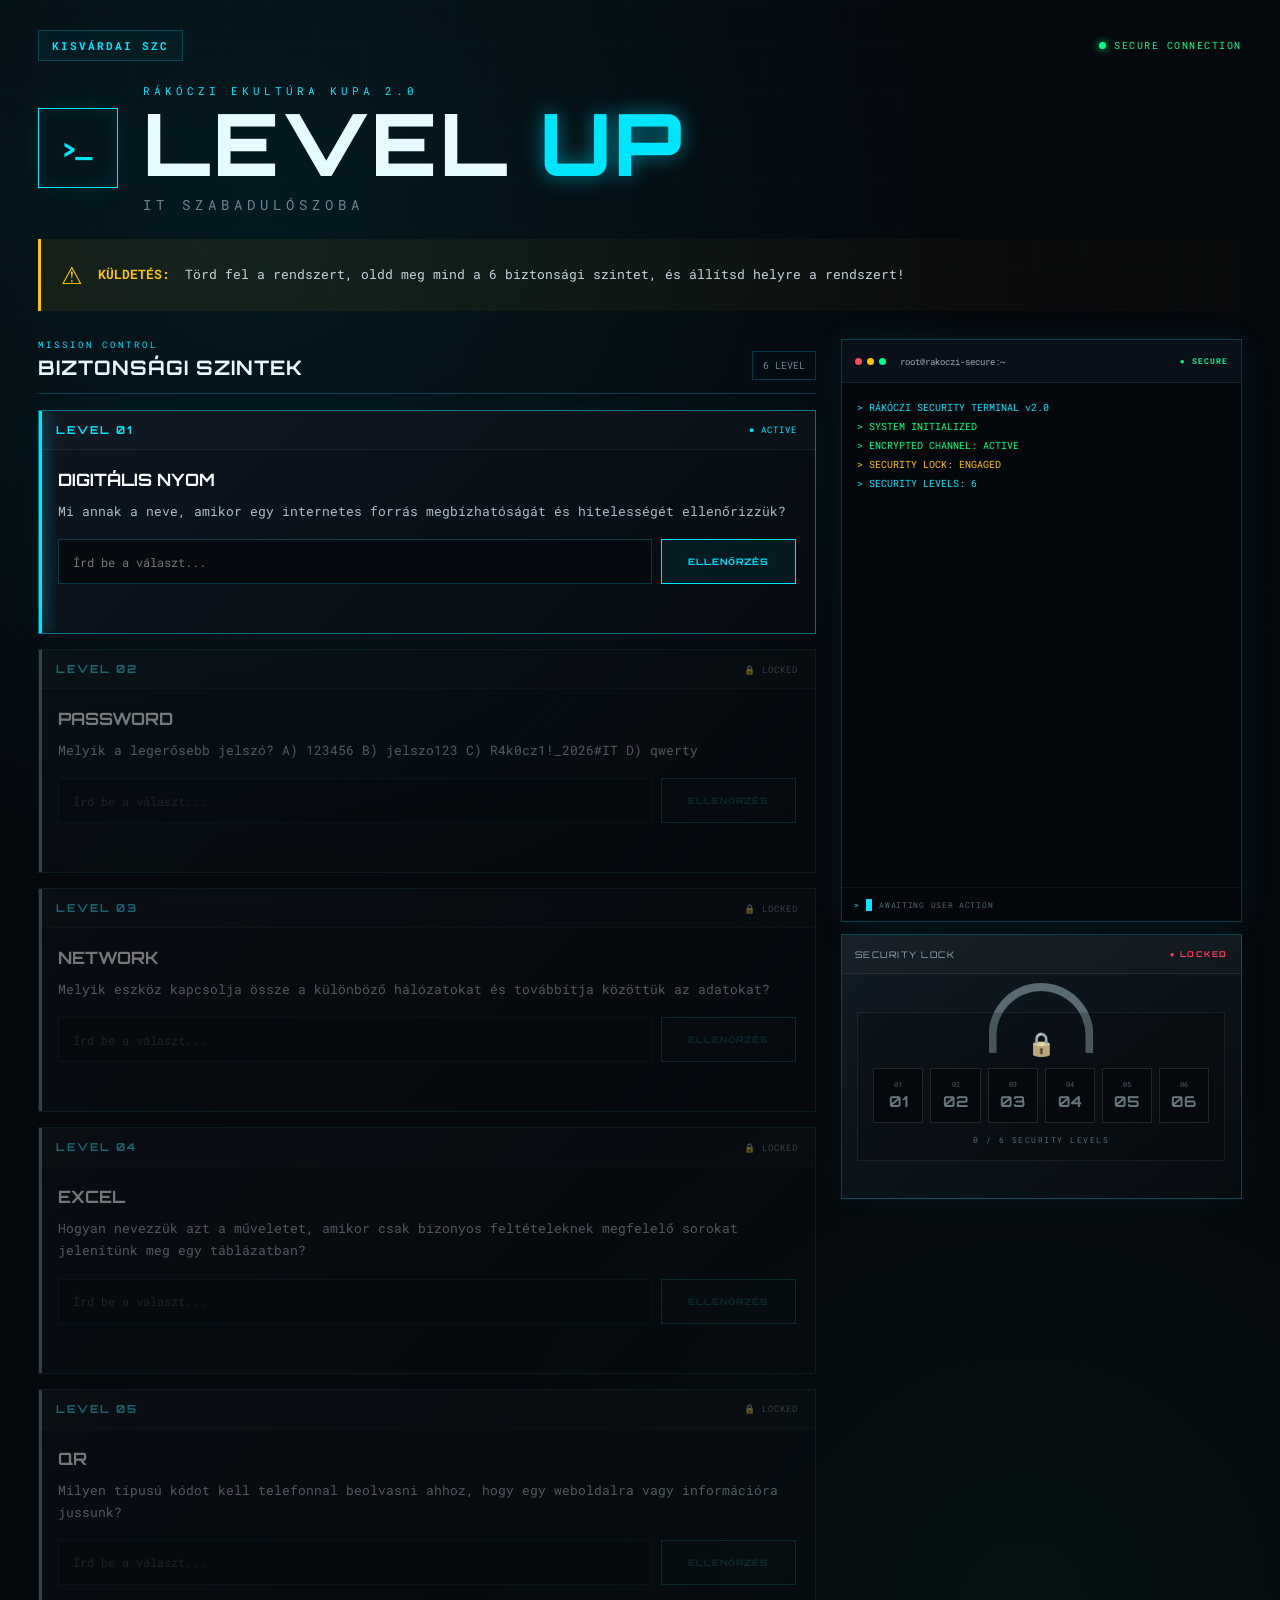
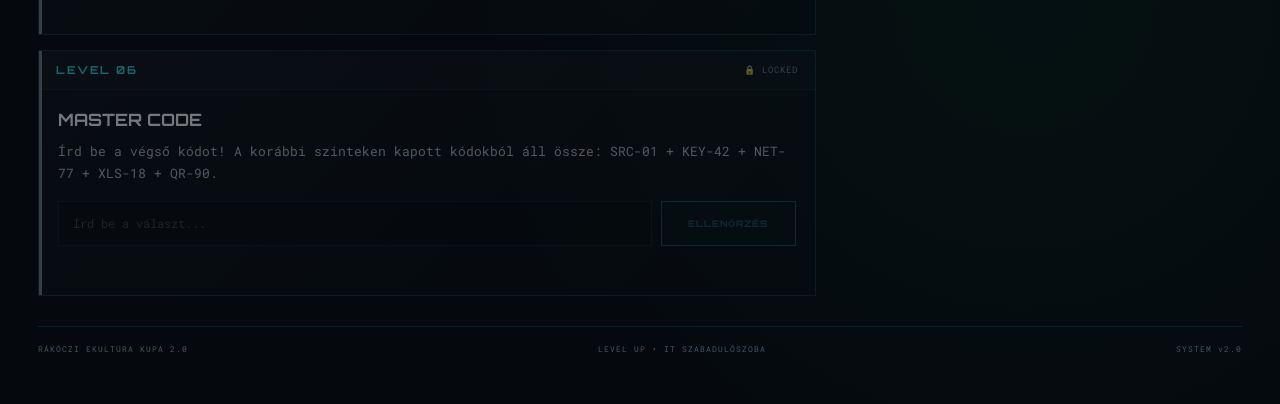
==== index.html @ 6073953e "Add files via upload" ====
<!DOCTYPE html>
<html lang="hu">

<head>
    <meta charset="UTF-8">

    <meta
        name="viewport"
        content="width=device-width, initial-scale=1.0"
    >

    <meta
        name="description"
        content="Rákóczi Ekultúra Kupa 2.0 – LEVEL UP IT szabadulószoba"
    >

    <title>
        Rákóczi Ekultúra Kupa 2.0 – LEVEL UP
    </title>

    <!-- GOOGLE FONT -->
    <link
        rel="preconnect"
        href="https://fonts.googleapis.com"
    >

    <link
        rel="preconnect"
        href="https://fonts.gstatic.com"
        crossorigin
    >

    <link
        href="https://fonts.googleapis.com/css2?family=Orbitron:wght@400;500;600;700;800&family=Roboto+Mono:wght@400;500;600;700&display=swap"
        rel="stylesheet"
    >

    <!-- SAJÁT CSS -->
    <link
        rel="stylesheet"
        href="style.css"
    >
</head>


<body>


    <!-- =====================================================
         HÁTTÉR / DEKORÁCIÓ
         ===================================================== -->

    <div class="background-grid"></div>

    <div class="scanline"></div>


    <!-- =====================================================
         FŐ TARTALOM
         ===================================================== -->

    <main class="page">


        <!-- =================================================
             FEJLÉC
             ================================================= -->

        <header class="hero">

            <div class="hero-top">

                <div class="school-tag">
                    KISVÁRDAI SZC
                </div>

                <div class="security-status">
                    <span class="status-dot"></span>
                    SECURE CONNECTION
                </div>

            </div>


            <div class="hero-content">

                <div class="hero-icon">
                    &gt;_
                </div>

                <div>

                    <div class="eyebrow">
                        RÁKÓCZI EKULTÚRA KUPA 2.0
                    </div>

                    <h1>
                        LEVEL <span>UP</span>
                    </h1>

                    <p class="hero-subtitle">
                        IT SZABADULÓSZOBA
                    </p>

                </div>

            </div>


            <div class="mission-box">

                <div class="mission-icon">
                    ⚠
                </div>

                <div>

                    <strong>
                        KÜLDETÉS:
                    </strong>

                    <span>
                        Törd fel a rendszert, oldd meg mind a 6 biztonsági szintet,
                        és állítsd helyre a rendszert!
                    </span>

                </div>

            </div>

        </header>



        <!-- =================================================
             KÉT HASÁB
             ================================================= -->

        <div class="game-layout">


            <!-- =================================================
                 BAL OLDAL – FELADATOK
                 ================================================= -->

            <section class="tasks-area">


                <div class="section-heading">

                    <div>

                        <span class="section-label">
                            MISSION CONTROL
                        </span>

                        <h2>
                            BIZTONSÁGI SZINTEK
                        </h2>

                    </div>

                    <div class="level-counter">
                        6 LEVEL
                    </div>

                </div>



                <!-- =============================================
                     FELADATOK HELYE
                     A JavaScript ide generálja a 6 szintet.
                     ============================================= -->

                <div
                    id="levels"
                    class="levels-container"
                ></div>


            </section>



            <!-- =================================================
                 JOBB OLDAL – TERMINÁL + LAKAT
                 ================================================= -->

            <aside class="security-console">


                <!-- =============================================
                     TERMINÁL
                     ============================================= -->

                <div class="terminal-panel">


                    <div class="terminal-header">

                        <div class="dots">

                            <i></i>
                            <i></i>
                            <i></i>

                        </div>


                        <span class="terminal-title">
                            root@rakoczi-secure:~
                        </span>


                        <strong class="terminal-secure">
                            ● SECURE
                        </strong>

                    </div>



                    <!-- TERMINÁL TARTALMA -->

                    <div
                        class="terminal"
                        id="terminal"
                    ></div>



                    <!-- TERMINÁL ALSÓ SÁV -->

                    <div class="terminal-footer">

                        <span class="terminal-prompt">
                            &gt;
                        </span>

                        <span class="cursor"></span>

                        <span>
                            AWAITING USER ACTION
                        </span>

                    </div>


                </div>



                <!-- =============================================
                     DIGITÁLIS LAKAT
                     ============================================= -->

                <div class="lock-console">


                    <!-- LAKAT FEJLÉC -->

                    <div class="lock-console-header">

                        <span>
                            SECURITY LOCK
                        </span>

                        <strong id="lockStatus">
                            ● LOCKED
                        </strong>

                    </div>



                    <!-- LAKAT TEST -->

                    <div class="lock-console-body">


                        <!-- LAKAT KENGYEL -->

                        <div class="lock-shackle"></div>



                        <div class="lock">


                            <!-- LAKAT IKON -->

                            <div
                                class="lock-icon"
                                id="lockIcon"
                            >
                                🔒
                            </div>



                            <!-- HAT DIGIT -->

                            <div class="digits">


                                <div
                                    class="digit"
                                    id="digit1"
                                >
                                    <span>01</span>
                                    <b>01</b>
                                </div>


                                <div
                                    class="digit"
                                    id="digit2"
                                >
                                    <span>02</span>
                                    <b>02</b>
                                </div>


                                <div
                                    class="digit"
                                    id="digit3"
                                >
                                    <span>03</span>
                                    <b>03</b>
                                </div>


                                <div
                                    class="digit"
                                    id="digit4"
                                >
                                    <span>04</span>
                                    <b>04</b>
                                </div>


                                <div
                                    class="digit"
                                    id="digit5"
                                >
                                    <span>05</span>
                                    <b>05</b>
                                </div>


                                <div
                                    class="digit"
                                    id="digit6"
                                >
                                    <span>06</span>
                                    <b>06</b>
                                </div>


                            </div>



                            <!-- ÁLLAPOT -->

                            <div
                                class="lock-message"
                                id="lockMessage"
                            >
                                0 / 6 SECURITY LEVELS
                            </div>


                        </div>

                    </div>

                </div>


            </aside>

        </div>



        <!-- =================================================
             ALSÓ INFORMÁCIÓS SÁV
             ================================================= -->

        <footer class="page-footer">

            <div>
                RÁKÓCZI EKULTÚRA KUPA 2.0
            </div>

            <div>
                LEVEL UP • IT SZABADULÓSZOBA
            </div>

            <div>
                SYSTEM v2.0
            </div>

        </footer>


    </main>



    <!-- =====================================================
         SIKER MODAL
         ===================================================== -->

    <div
        id="successModal"
        class="success-modal"
    >

        <div class="success-box">


            <div class="success-icon">
                ✓
            </div>


            <div class="success-label">
                SECURITY BREACH COMPLETE
            </div>


            <h2>
                LEVEL UP
                <span>COMPLETE!</span>
            </h2>


            <p>
                Gratulálunk!
                Sikeresen teljesítetted mind a 6 biztonsági szintet.
            </p>


            <div class="success-code">
                SYSTEM RESTORED
            </div>


            <div class="success-divider"></div>


            <button
                type="button"
                onclick="closeSuccessModal()"
            >
                VISSZA A PÁLYÁRA
            </button>


        </div>

    </div>



    <!-- =====================================================
         JAVASCRIPT
         ===================================================== -->

    <script src="script.js"></script>


</body>

</html>
---- style.css ----
/* =========================================================
   RÁKÓCZI EKULTÚRA KUPA 2.0 – LEVEL UP
   IT SZABADULÓSZOBA
   ========================================================= */


/* =========================================================
   ALAP
   ========================================================= */

* {
    margin: 0;
    padding: 0;
    box-sizing: border-box;
}


:root {

    --bg: #05080d;

    --panel: #0a1018;

    --panel-light: #0d1620;

    --border: rgba(0, 220, 255, 0.22);

    --cyan: #00e5ff;

    --cyan-dark: #008ca3;

    --green: #00ff88;

    --red: #ff3b5c;

    --yellow: #ffc400;

    --text: #e7faff;

    --muted: #718493;

    --shadow:
        0 0 30px rgba(0, 229, 255, 0.08);
}


html {
    scroll-behavior: smooth;
}


body {

    min-height: 100vh;

    background:
        radial-gradient(
            circle at 20% 10%,
            rgba(0, 229, 255, 0.08),
            transparent 35%
        ),
        radial-gradient(
            circle at 80% 80%,
            rgba(0, 255, 136, 0.04),
            transparent 30%
        ),
        var(--bg);

    color: var(--text);

    font-family:
        "Roboto Mono",
        monospace;

    overflow-x: hidden;
}


/* =========================================================
   HÁTTÉR RÁCS
   ========================================================= */

.background-grid {

    position: fixed;

    inset: 0;

    pointer-events: none;

    opacity: 0.16;

    background-image:

        linear-gradient(
            rgba(0, 229, 255, 0.12) 1px,
            transparent 1px
        ),

        linear-gradient(
            90deg,
            rgba(0, 229, 255, 0.12) 1px,
            transparent 1px
        );

    background-size: 45px 45px;

    mask-image:
        linear-gradient(
            to bottom,
            black,
            transparent 90%
        );

    z-index: -2;
}


/* =========================================================
   SCANLINE
   ========================================================= */

.scanline {

    position: fixed;

    inset: 0;

    pointer-events: none;

    background:
        linear-gradient(
            transparent 50%,
            rgba(0, 229, 255, 0.015) 50%
        );

    background-size: 100% 4px;

    z-index: 100;

    opacity: 0.35;
}


/* =========================================================
   OLDAL
   ========================================================= */

.page {

    width: min(1500px, 94%);

    margin: 0 auto;

    padding: 30px 0 50px;
}


/* =========================================================
   HERO
   ========================================================= */

.hero {

    margin-bottom: 28px;
}


.hero-top {

    display: flex;

    justify-content: space-between;

    align-items: center;

    margin-bottom: 22px;
}


.school-tag {

    padding: 7px 13px;

    border: 1px solid var(--border);

    background: rgba(0, 229, 255, 0.04);

    color: var(--cyan);

    font-size: 11px;

    letter-spacing: 2px;

    font-weight: 700;
}


.security-status {

    display: flex;

    align-items: center;

    gap: 8px;

    color: var(--green);

    font-size: 10px;

    letter-spacing: 1.5px;
}


.status-dot {

    width: 7px;

    height: 7px;

    background: var(--green);

    border-radius: 50%;

    box-shadow:
        0 0 8px var(--green);

    animation: pulse 1.6s infinite;
}


@keyframes pulse {

    0%,
    100% {
        opacity: 1;
    }

    50% {
        opacity: 0.35;
    }
}


.hero-content {

    display: flex;

    align-items: center;

    gap: 25px;
}


.hero-icon {

    width: 80px;

    height: 80px;

    display: flex;

    align-items: center;

    justify-content: center;

    border: 1px solid var(--cyan);

    color: var(--cyan);

    font-family: "Orbitron", sans-serif;

    font-size: 24px;

    font-weight: 700;

    box-shadow:
        inset 0 0 20px rgba(0, 229, 255, 0.08),
        0 0 25px rgba(0, 229, 255, 0.08);
}


.eyebrow {

    color: var(--cyan);

    font-size: 11px;

    letter-spacing: 4px;

    margin-bottom: 5px;
}


h1 {

    font-family: "Orbitron", sans-serif;

    font-size: clamp(42px, 7vw, 86px);

    line-height: 0.95;

    letter-spacing: 3px;

    font-weight: 800;
}


h1 span {

    color: var(--cyan);

    text-shadow:
        0 0 20px rgba(0, 229, 255, 0.5);
}


.hero-subtitle {

    margin-top: 10px;

    color: var(--muted);

    font-size: 14px;

    letter-spacing: 5px;
}


/* =========================================================
   MISSION
   ========================================================= */

.mission-box {

    display: flex;

    align-items: center;

    gap: 15px;

    margin-top: 25px;

    padding: 17px 20px;

    border-left: 3px solid var(--yellow);

    background:
        linear-gradient(
            90deg,
            rgba(255, 196, 0, 0.07),
            rgba(255, 196, 0, 0.015)
        );

    color: #c8d4dc;

    font-size: 13px;

    line-height: 1.6;
}


.mission-icon {

    color: var(--yellow);

    font-size: 24px;

    flex-shrink: 0;
}


.mission-box strong {

    color: var(--yellow);

    margin-right: 7px;
}


/* =========================================================
   FŐ KÉT HASÁB
   ========================================================= */

.game-layout {

    display: grid;

    grid-template-columns:
        minmax(0, 1.55fr)
        minmax(370px, 0.8fr);

    gap: 25px;

    align-items: start;
}


/* =========================================================
   BAL OLDAL
   ========================================================= */

.tasks-area {

    min-width: 0;
}


.section-heading {

    display: flex;

    justify-content: space-between;

    align-items: end;

    margin-bottom: 16px;

    padding-bottom: 13px;

    border-bottom: 1px solid var(--border);
}


.section-label {

    display: block;

    color: var(--cyan);

    font-size: 9px;

    letter-spacing: 3px;

    margin-bottom: 5px;
}


.section-heading h2 {

    font-family: "Orbitron", sans-serif;

    font-size: 20px;

    letter-spacing: 1px;
}


.level-counter {

    color: var(--muted);

    font-size: 10px;

    border: 1px solid var(--border);

    padding: 7px 10px;
}


/* =========================================================
   FELADATOK
   ========================================================= */

.levels-container {

    display: flex;

    flex-direction: column;

    gap: 15px;
}


.level-card {

    position: relative;

    overflow: hidden;

    border: 1px solid rgba(0, 229, 255, 0.18);

    background:
        linear-gradient(
            135deg,
            rgba(13, 22, 32, 0.96),
            rgba(7, 12, 18, 0.96)
        );

    transition:
        border-color 0.3s,
        box-shadow 0.3s,
        opacity 0.3s,
        transform 0.3s;
}


.level-card::before {

    content: "";

    position: absolute;

    top: 0;

    left: 0;

    width: 3px;

    height: 100%;

    background: var(--muted);

    transition: 0.3s;
}


.level-card.active {

    border-color:
        rgba(0, 229, 255, 0.45);

    box-shadow:
        0 0 25px rgba(0, 229, 255, 0.05);
}


.level-card.active::before {

    background: var(--cyan);

    box-shadow:
        0 0 15px var(--cyan);
}


.level-card.locked {

    opacity: 0.45;

    filter: grayscale(0.3);
}


.level-card.done {

    border-color:
        rgba(0, 255, 136, 0.4);

    box-shadow:
        0 0 25px rgba(0, 255, 136, 0.05);
}


.level-card.done::before {

    background: var(--green);

    box-shadow:
        0 0 15px var(--green);
}


.level-card.wrong {

    animation: shake 0.35s;

    border-color: var(--red);
}


@keyframes shake {

    0%,
    100% {
        transform: translateX(0);
    }

    25% {
        transform: translateX(-6px);
    }

    75% {
        transform: translateX(6px);
    }
}


/* =========================================================
   FELADAT FEJLÉC
   ========================================================= */

.level-header {

    display: flex;

    justify-content: space-between;

    align-items: center;

    padding: 12px 17px;

    border-bottom:
        1px solid rgba(255, 255, 255, 0.05);

    background:
        rgba(255, 255, 255, 0.015);
}


.level-number {

    color: var(--cyan);

    font-family: "Orbitron", sans-serif;

    font-size: 11px;

    letter-spacing: 2px;

    font-weight: 700;
}


.level-status {

    color: var(--muted);

    font-size: 9px;

    letter-spacing: 1px;
}


.level-card.active .level-status {

    color: var(--cyan);
}


.level-card.done .level-status {

    color: var(--green);
}


/* =========================================================
   FELADAT TARTALOM
   ========================================================= */

.level-content {

    padding: 19px;
}


.level-content h2 {

    font-family: "Orbitron", sans-serif;

    font-size: 17px;

    color: #ffffff;

    margin-bottom: 10px;
}


.level-content p {

    color: #aebdc7;

    font-size: 13px;

    line-height: 1.7;

    margin-bottom: 17px;
}


/* =========================================================
   VÁLASZ
   ========================================================= */

.answer-area {

    display: flex;

    gap: 9px;
}


.answer-area input {

    flex: 1;

    min-width: 0;

    height: 45px;

    padding: 0 14px;

    border: 1px solid
        rgba(0, 229, 255, 0.22);

    outline: none;

    background: #050a0f;

    color: var(--text);

    font-family: "Roboto Mono", monospace;

    font-size: 12px;

    transition: 0.25s;
}


.answer-area input:focus {

    border-color: var(--cyan);

    box-shadow:
        0 0 15px rgba(0, 229, 255, 0.1);
}


.answer-area input:disabled {

    opacity: 0.5;

    cursor: not-allowed;
}


.answer-area button {

    min-width: 135px;

    border: 1px solid var(--cyan);

    background:
        rgba(0, 229, 255, 0.06);

    color: var(--cyan);

    font-family: "Orbitron", sans-serif;

    font-size: 9px;

    font-weight: 700;

    letter-spacing: 1px;

    cursor: pointer;

    transition: 0.25s;
}


.answer-area button:hover:not(:disabled) {

    background: var(--cyan);

    color: #001014;

    box-shadow:
        0 0 20px rgba(0, 229, 255, 0.25);
}


.answer-area button:disabled {

    opacity: 0.35;

    cursor: not-allowed;
}


/* =========================================================
   VISSZAJELZÉS
   ========================================================= */

.feedback {

    min-height: 20px;

    margin-top: 10px;

    font-size: 10px;

    letter-spacing: 0.5px;
}


.feedback.success {

    color: var(--green);

    text-shadow:
        0 0 8px rgba(0, 255, 136, 0.4);
}


.feedback.error {

    color: var(--red);

    text-shadow:
        0 0 8px rgba(255, 59, 92, 0.35);
}


/* =========================================================
   JOBB OLDALI KONZOL
   ========================================================= */

.security-console {

    position: sticky;

    top: 20px;

    height: calc(100vh - 40px);

    min-height: 650px;

    display: flex;

    flex-direction: column;

    gap: 12px;
}


/* =========================================================
   TERMINÁL
   ========================================================= */

.terminal-panel {

    flex: 1;

    min-height: 0;

    display: flex;

    flex-direction: column;

    overflow: hidden;

    border:
        1px solid rgba(0, 229, 255, 0.25);

    background:
        #03070b;

    box-shadow:
        var(--shadow);
}


.terminal-header {

    height: 43px;

    flex-shrink: 0;

    display: flex;

    align-items: center;

    gap: 10px;

    padding: 0 13px;

    border-bottom:
        1px solid rgba(255, 255, 255, 0.07);

    background:
        #091019;

    font-size: 9px;
}


.dots {

    display: flex;

    gap: 5px;

    margin-right: 4px;
}


.dots i {

    width: 7px;

    height: 7px;

    border-radius: 50%;

    background: #4c5a63;
}


.dots i:first-child {
    background: #ff4b5c;
}


.dots i:nth-child(2) {
    background: #ffc400;
}


.dots i:nth-child(3) {
    background: #00ff88;
}


.terminal-title {

    color: #9eabb3;

    flex: 1;
}


.terminal-secure {

    color: var(--green);

    font-size: 8px;

    letter-spacing: 1px;
}


/* =========================================================
   TERMINÁL TARTALMA
   ========================================================= */

.terminal {

    flex: 1;

    min-height: 0;

    overflow-y: auto;

    padding: 15px;

    color: #91aab5;

    font-size: 10px;

    line-height: 1.9;
}


.terminal::-webkit-scrollbar {

    width: 4px;
}


.terminal::-webkit-scrollbar-thumb {

    background: #16404a;
}


.terminal-line {

    animation:
        terminalAppear 0.25s ease-out;
}


@keyframes terminalAppear {

    from {
        opacity: 0;
        transform: translateX(-5px);
    }

    to {
        opacity: 1;
        transform: translateX(0);
    }
}


.terminal-line.success {

    color: var(--green);
}


.terminal-line.error {

    color: var(--red);
}


.terminal-line.warning {

    color: var(--yellow);
}


.terminal-line.system {

    color: var(--cyan);
}


/* =========================================================
   TERMINÁL FOOTER
   ========================================================= */

.terminal-footer {

    height: 34px;

    flex-shrink: 0;

    display: flex;

    align-items: center;

    gap: 7px;

    padding: 0 12px;

    border-top:
        1px solid rgba(255, 255, 255, 0.05);

    color: #52646d;

    font-size: 8px;

    letter-spacing: 0.7px;
}


.terminal-prompt {

    color: var(--cyan);
}


.cursor {

    width: 6px;

    height: 12px;

    background: var(--cyan);

    animation: cursorBlink 1s infinite;
}


@keyframes cursorBlink {

    0%,
    50% {
        opacity: 1;
    }

    51%,
    100% {
        opacity: 0;
    }
}


/* =========================================================
   DIGITÁLIS LAKAT
   ========================================================= */

.lock-console {

    position: relative;

    flex-shrink: 0;

    height: 265px;

    overflow: hidden;

    border:
        1px solid rgba(0, 229, 255, 0.25);

    background:
        linear-gradient(
            145deg,
            #111b23,
            #070c11
        );

    box-shadow:
        0 0 30px rgba(0, 229, 255, 0.05);

    transition: 0.5s;
}


.lock-console-header {

    height: 39px;

    display: flex;

    justify-content: space-between;

    align-items: center;

    padding: 0 13px;

    border-bottom:
        1px solid rgba(255, 255, 255, 0.07);

    background:
        rgba(255, 255, 255, 0.025);

    font-family: "Orbitron", sans-serif;

    font-size: 9px;

    letter-spacing: 1.5px;
}


.lock-console-header span {

    color: #9baab3;
}


.lock-console-header strong {

    color: var(--red);

    font-size: 8px;
}


.lock-console.unlocked {

    border-color:
        rgba(0, 255, 136, 0.5);

    box-shadow:
        0 0 35px rgba(0, 255, 136, 0.12);
}


.lock-console.unlocked
.lock-console-header strong {

    color: var(--green);
}


/* =========================================================
   LAKAT TEST
   ========================================================= */

.lock-console-body {

    position: relative;

    height: calc(100% - 39px);

    display: flex;

    align-items: center;

    justify-content: center;
}


.lock {

    position: relative;

    z-index: 2;

    width: 92%;

    padding: 15px;

    border:
        1px solid rgba(255, 255, 255, 0.07);

    background:
        rgba(0, 0, 0, 0.2);
}


/* =========================================================
   KENGYEL
   ========================================================= */

.lock-shackle {

    position: absolute;

    width: 105px;

    height: 70px;

    top: 9px;

    left: 50%;

    transform:
        translateX(-50%)
        rotate(0deg);

    border:
        8px solid #596a73;

    border-bottom: none;

    border-radius:
        60px 60px 0 0;

    z-index: 1;

    transition:
        transform 0.8s ease,
        border-color 0.5s,
        filter 0.5s;
}


.lock-console.unlocked
.lock-shackle {

    transform:
        translateX(-50%)
        translateY(-25px)
        rotate(-18deg);

    border-color: var(--green);

    filter:
        drop-shadow(
            0 0 10px rgba(0, 255, 136, 0.5)
        );
}


/* =========================================================
   LAKAT IKON
   ========================================================= */

.lock-icon {

    position: relative;

    text-align: center;

    margin-bottom: 10px;

    font-size: 23px;

    filter:
        grayscale(0.7);

    transition: 0.5s;
}


.lock-console.unlocked
.lock-icon {

    filter:
        grayscale(0);

    transform: scale(1.08);
}


/* =========================================================
   DIGITEK
   ========================================================= */

.digits {

    display: grid;

    grid-template-columns:
        repeat(6, 1fr);

    gap: 7px;
}


.digit {

    position: relative;

    height: 55px;

    display: flex;

    flex-direction: column;

    justify-content: center;

    align-items: center;

    border:
        1px solid rgba(255, 255, 255, 0.12);

    background:
        #05090d;

    color: #44545c;

    transition:
        0.4s;
}


.digit span {

    font-size: 7px;

    color: #4c5b63;

    margin-bottom: 3px;
}


.digit b {

    font-family: "Orbitron", sans-serif;

    font-size: 15px;

    color: #66767e;
}


.digit.unlocked {

    border-color:
        rgba(0, 255, 136, 0.65);

    background:
        rgba(0, 255, 136, 0.06);

    color: var(--green);

    transform: translateY(-3px);

    box-shadow:
        0 0 15px rgba(0, 255, 136, 0.15);
}


.digit.unlocked span {

    color:
        rgba(0, 255, 136, 0.65);
}


.digit.unlocked b {

    color: var(--green);

    text-shadow:
        0 0 10px rgba(0, 255, 136, 0.6);
}


/* =========================================================
   LAKAT ÜZENET
   ========================================================= */

.lock-message {

    margin-top: 12px;

    text-align: center;

    color: #596b74;

    font-size: 8px;

    letter-spacing: 1.5px;
}


.lock-console.unlocked
.lock-message {

    color: var(--green);

    text-shadow:
        0 0 8px rgba(0, 255, 136, 0.5);
}


/* =========================================================
   FOOTER
   ========================================================= */

.page-footer {

    display: flex;

    justify-content: space-between;

    gap: 15px;

    margin-top: 30px;

    padding-top: 17px;

    border-top:
        1px solid rgba(0, 229, 255, 0.12);

    color: #455761;

    font-size: 8px;

    letter-spacing: 1px;
}


/* =========================================================
   SIKER MODAL
   ========================================================= */

.success-modal {

    position: fixed;

    inset: 0;

    display: flex;

    align-items: center;

    justify-content: center;

    padding: 20px;

    background:
        rgba(0, 4, 7, 0.88);

    backdrop-filter:
        blur(7px);

    opacity: 0;

    visibility: hidden;

    transition:
        opacity 0.35s,
        visibility 0.35s;

    z-index: 500;
}


.success-modal.show {

    opacity: 1;

    visibility: visible;
}


.success-box {

    width: min(500px, 100%);

    padding: 40px 35px;

    text-align: center;

    border:
        1px solid rgba(0, 255, 136, 0.45);

    background:
        linear-gradient(
            145deg,
            #0d1918,
            #050b0d
        );

    box-shadow:
        0 0 60px rgba(0, 255, 136, 0.12);

    transform: scale(0.9);

    transition: transform 0.4s;
}


.success-modal.show
.success-box {

    transform: scale(1);
}


.success-icon {

    width: 70px;

    height: 70px;

    margin: 0 auto 20px;

    display: flex;

    align-items: center;

    justify-content: center;

    border:
        2px solid var(--green);

    border-radius: 50%;

    color: var(--green);

    font-size: 32px;

    box-shadow:
        0 0 30px rgba(0, 255, 136, 0.2);
}


.success-label {

    color: var(--green);

    font-size: 9px;

    letter-spacing: 3px;

    margin-bottom: 12px;
}


.success-box h2 {

    font-family: "Orbitron", sans-serif;

    font-size: 28px;

    letter-spacing: 2px;

    margin-bottom: 15px;
}


.success-box h2 span {

    color: var(--cyan);
}


.success-box p {

    color: #a9bac2;

    font-size: 12px;

    line-height: 1.7;

    margin-bottom: 20px;
}


.success-code {

    display: inline-block;

    padding: 10px 15px;

    border:
        1px solid rgba(0, 255, 136, 0.3);

    color: var(--green);

    background:
        rgba(0, 255, 136, 0.05);

    font-size: 10px;

    letter-spacing: 2px;
}


.success-divider {

    height: 1px;

    background:
        rgba(255, 255, 255, 0.08);

    margin: 25px 0;
}


.success-box button {

    height: 43px;

    padding: 0 25px;

    border:
        1px solid var(--cyan);

    background:
        rgba(0, 229, 255, 0.05);

    color: var(--cyan);

    font-family: "Orbitron", sans-serif;

    font-size: 9px;

    letter-spacing: 1px;

    cursor: pointer;

    transition: 0.25s;
}


.success-box button:hover {

    background: var(--cyan);

    color: #001014;

    box-shadow:
        0 0 25px rgba(0, 229, 255, 0.25);
}


/* =========================================================
   TABLET
   ========================================================= */

@media (max-width: 1100px) {

    .game-layout {

        grid-template-columns: 1fr;

    }


    .security-console {

        position: sticky;

        top: 15px;

        height: 650px;

        min-height: 650px;

        order: -1;

    }

}


/* =========================================================
   MOBIL
   ========================================================= */

@media (max-width: 650px) {

    .page {

        width: 94%;

        padding-top: 18px;

    }


    .hero-top {

        align-items: flex-start;

        gap: 10px;

        flex-direction: column;

    }


    .hero-content {

        gap: 14px;

    }


    .hero-icon {

        width: 55px;

        height: 55px;

        font-size: 18px;

    }


    .eyebrow {

        font-size: 8px;

        letter-spacing: 2px;

    }


    h1 {

        font-size: 40px;

    }


    .hero-subtitle {

        font-size: 10px;

        letter-spacing: 3px;

    }


    .mission-box {

        font-size: 11px;

    }


    .security-console {

        position: relative;

        top: auto;

        height: 620px;

        min-height: 620px;

    }


    .answer-area {

        flex-direction: column;

    }


    .answer-area button {

        height: 43px;

        width: 100%;

    }


    .digits {

        gap: 4px;

    }


    .digit {

        height: 48px;

    }


    .digit b {

        font-size: 11px;

    }


    .digit span {

        font-size: 6px;

    }


    .page-footer {

        flex-direction: column;

        text-align: center;

    }

}


/* =========================================================
   EXTRA SMALL
   ========================================================= */

@media (max-width: 420px) {

    .security-console {

        height: 600px;

        min-height: 600px;

    }


    .lock-console {

        height: 235px;

    }


    .lock {

        width: 96%;

        padding: 10px;

    }


    .digit {

        height: 43px;

    }


    .digit b {

        font-size: 10px;

    }


    .lock-message {

        font-size: 7px;

    }

}
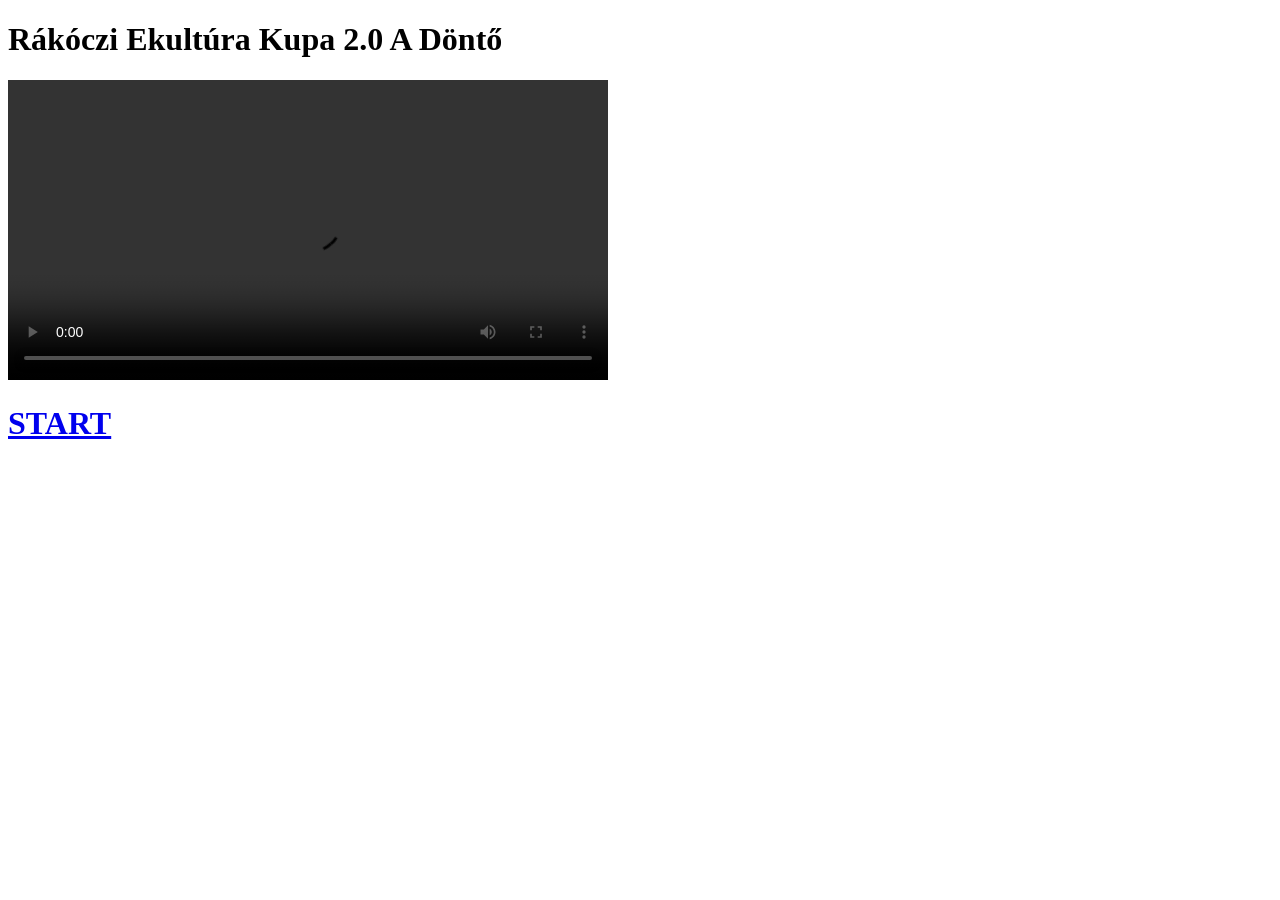
==== commit fae07614: "Add files via upload" ====
--- a/index.html
+++ b/index.html
@@ -1,478 +1,15 @@
 <!DOCTYPE html>
-<html lang="hu">
-
+<html lang="en">
 <head>
     <meta charset="UTF-8">
-
-    <meta
-        name="viewport"
-        content="width=device-width, initial-scale=1.0"
-    >
-
-    <meta
-        name="description"
-        content="Rákóczi Ekultúra Kupa 2.0 – LEVEL UP IT szabadulószoba"
-    >
-
-    <title>
-        Rákóczi Ekultúra Kupa 2.0 – LEVEL UP
-    </title>
-
-    <!-- GOOGLE FONT -->
-    <link
-        rel="preconnect"
-        href="https://fonts.googleapis.com"
-    >
-
-    <link
-        rel="preconnect"
-        href="https://fonts.gstatic.com"
-        crossorigin
-    >
-
-    <link
-        href="https://fonts.googleapis.com/css2?family=Orbitron:wght@400;500;600;700;800&family=Roboto+Mono:wght@400;500;600;700&display=swap"
-        rel="stylesheet"
-    >
-
-    <!-- SAJÁT CSS -->
-    <link
-        rel="stylesheet"
-        href="style.css"
-    >
+    <meta name="viewport" content="width=device-width, initial-scale=1.0">
+    <title>Document</title>
 </head>
-
-
 <body>
-
-
-    <!-- =====================================================
-         HÁTTÉR / DEKORÁCIÓ
-         ===================================================== -->
-
-    <div class="background-grid"></div>
-
-    <div class="scanline"></div>
-
-
-    <!-- =====================================================
-         FŐ TARTALOM
-         ===================================================== -->
-
-    <main class="page">
-
-
-        <!-- =================================================
-             FEJLÉC
-             ================================================= -->
-
-        <header class="hero">
-
-            <div class="hero-top">
-
-                <div class="school-tag">
-                    KISVÁRDAI SZC
-                </div>
-
-                <div class="security-status">
-                    <span class="status-dot"></span>
-                    SECURE CONNECTION
-                </div>
-
-            </div>
-
-
-            <div class="hero-content">
-
-                <div class="hero-icon">
-                    &gt;_
-                </div>
-
-                <div>
-
-                    <div class="eyebrow">
-                        RÁKÓCZI EKULTÚRA KUPA 2.0
-                    </div>
-
-                    <h1>
-                        LEVEL <span>UP</span>
-                    </h1>
-
-                    <p class="hero-subtitle">
-                        IT SZABADULÓSZOBA
-                    </p>
-
-                </div>
-
-            </div>
-
-
-            <div class="mission-box">
-
-                <div class="mission-icon">
-                    ⚠
-                </div>
-
-                <div>
-
-                    <strong>
-                        KÜLDETÉS:
-                    </strong>
-
-                    <span>
-                        Törd fel a rendszert, oldd meg mind a 6 biztonsági szintet,
-                        és állítsd helyre a rendszert!
-                    </span>
-
-                </div>
-
-            </div>
-
-        </header>
-
-
-
-        <!-- =================================================
-             KÉT HASÁB
-             ================================================= -->
-
-        <div class="game-layout">
-
-
-            <!-- =================================================
-                 BAL OLDAL – FELADATOK
-                 ================================================= -->
-
-            <section class="tasks-area">
-
-
-                <div class="section-heading">
-
-                    <div>
-
-                        <span class="section-label">
-                            MISSION CONTROL
-                        </span>
-
-                        <h2>
-                            BIZTONSÁGI SZINTEK
-                        </h2>
-
-                    </div>
-
-                    <div class="level-counter">
-                        6 LEVEL
-                    </div>
-
-                </div>
-
-
-
-                <!-- =============================================
-                     FELADATOK HELYE
-                     A JavaScript ide generálja a 6 szintet.
-                     ============================================= -->
-
-                <div
-                    id="levels"
-                    class="levels-container"
-                ></div>
-
-
-            </section>
-
-
-
-            <!-- =================================================
-                 JOBB OLDAL – TERMINÁL + LAKAT
-                 ================================================= -->
-
-            <aside class="security-console">
-
-
-                <!-- =============================================
-                     TERMINÁL
-                     ============================================= -->
-
-                <div class="terminal-panel">
-
-
-                    <div class="terminal-header">
-
-                        <div class="dots">
-
-                            <i></i>
-                            <i></i>
-                            <i></i>
-
-                        </div>
-
-
-                        <span class="terminal-title">
-                            root@rakoczi-secure:~
-                        </span>
-
-
-                        <strong class="terminal-secure">
-                            ● SECURE
-                        </strong>
-
-                    </div>
-
-
-
-                    <!-- TERMINÁL TARTALMA -->
-
-                    <div
-                        class="terminal"
-                        id="terminal"
-                    ></div>
-
-
-
-                    <!-- TERMINÁL ALSÓ SÁV -->
-
-                    <div class="terminal-footer">
-
-                        <span class="terminal-prompt">
-                            &gt;
-                        </span>
-
-                        <span class="cursor"></span>
-
-                        <span>
-                            AWAITING USER ACTION
-                        </span>
-
-                    </div>
-
-
-                </div>
-
-
-
-                <!-- =============================================
-                     DIGITÁLIS LAKAT
-                     ============================================= -->
-
-                <div class="lock-console">
-
-
-                    <!-- LAKAT FEJLÉC -->
-
-                    <div class="lock-console-header">
-
-                        <span>
-                            SECURITY LOCK
-                        </span>
-
-                        <strong id="lockStatus">
-                            ● LOCKED
-                        </strong>
-
-                    </div>
-
-
-
-                    <!-- LAKAT TEST -->
-
-                    <div class="lock-console-body">
-
-
-                        <!-- LAKAT KENGYEL -->
-
-                        <div class="lock-shackle"></div>
-
-
-
-                        <div class="lock">
-
-
-                            <!-- LAKAT IKON -->
-
-                            <div
-                                class="lock-icon"
-                                id="lockIcon"
-                            >
-                                🔒
-                            </div>
-
-
-
-                            <!-- HAT DIGIT -->
-
-                            <div class="digits">
-
-
-                                <div
-                                    class="digit"
-                                    id="digit1"
-                                >
-                                    <span>01</span>
-                                    <b>01</b>
-                                </div>
-
-
-                                <div
-                                    class="digit"
-                                    id="digit2"
-                                >
-                                    <span>02</span>
-                                    <b>02</b>
-                                </div>
-
-
-                                <div
-                                    class="digit"
-                                    id="digit3"
-                                >
-                                    <span>03</span>
-                                    <b>03</b>
-                                </div>
-
-
-                                <div
-                                    class="digit"
-                                    id="digit4"
-                                >
-                                    <span>04</span>
-                                    <b>04</b>
-                                </div>
-
-
-                                <div
-                                    class="digit"
-                                    id="digit5"
-                                >
-                                    <span>05</span>
-                                    <b>05</b>
-                                </div>
-
-
-                                <div
-                                    class="digit"
-                                    id="digit6"
-                                >
-                                    <span>06</span>
-                                    <b>06</b>
-                                </div>
-
-
-                            </div>
-
-
-
-                            <!-- ÁLLAPOT -->
-
-                            <div
-                                class="lock-message"
-                                id="lockMessage"
-                            >
-                                0 / 6 SECURITY LEVELS
-                            </div>
-
-
-                        </div>
-
-                    </div>
-
-                </div>
-
-
-            </aside>
-
-        </div>
-
-
-
-        <!-- =================================================
-             ALSÓ INFORMÁCIÓS SÁV
-             ================================================= -->
-
-        <footer class="page-footer">
-
-            <div>
-                RÁKÓCZI EKULTÚRA KUPA 2.0
-            </div>
-
-            <div>
-                LEVEL UP • IT SZABADULÓSZOBA
-            </div>
-
-            <div>
-                SYSTEM v2.0
-            </div>
-
-        </footer>
-
-
-    </main>
-
-
-
-    <!-- =====================================================
-         SIKER MODAL
-         ===================================================== -->
-
-    <div
-        id="successModal"
-        class="success-modal"
-    >
-
-        <div class="success-box">
-
-
-            <div class="success-icon">
-                ✓
-            </div>
-
-
-            <div class="success-label">
-                SECURITY BREACH COMPLETE
-            </div>
-
-
-            <h2>
-                LEVEL UP
-                <span>COMPLETE!</span>
-            </h2>
-
-
-            <p>
-                Gratulálunk!
-                Sikeresen teljesítetted mind a 6 biztonsági szintet.
-            </p>
-
-
-            <div class="success-code">
-                SYSTEM RESTORED
-            </div>
-
-
-            <div class="success-divider"></div>
-
-
-            <button
-                type="button"
-                onclick="closeSuccessModal()"
-            >
-                VISSZA A PÁLYÁRA
-            </button>
-
-
-        </div>
-
-    </div>
-
-
-
-    <!-- =====================================================
-         JAVASCRIPT
-         ===================================================== -->
-
-    <script src="script.js"></script>
-
-
+    <h1>Rákóczi Ekultúra Kupa 2.0 A Döntő</h1>   
+    <video width="600" controls>
+        <source src="video.mp4" type="video/mp4">
+    </video>
+    <h1><a href="01_binary_grid.html">START</a></h1>
 </body>
-
 </html>
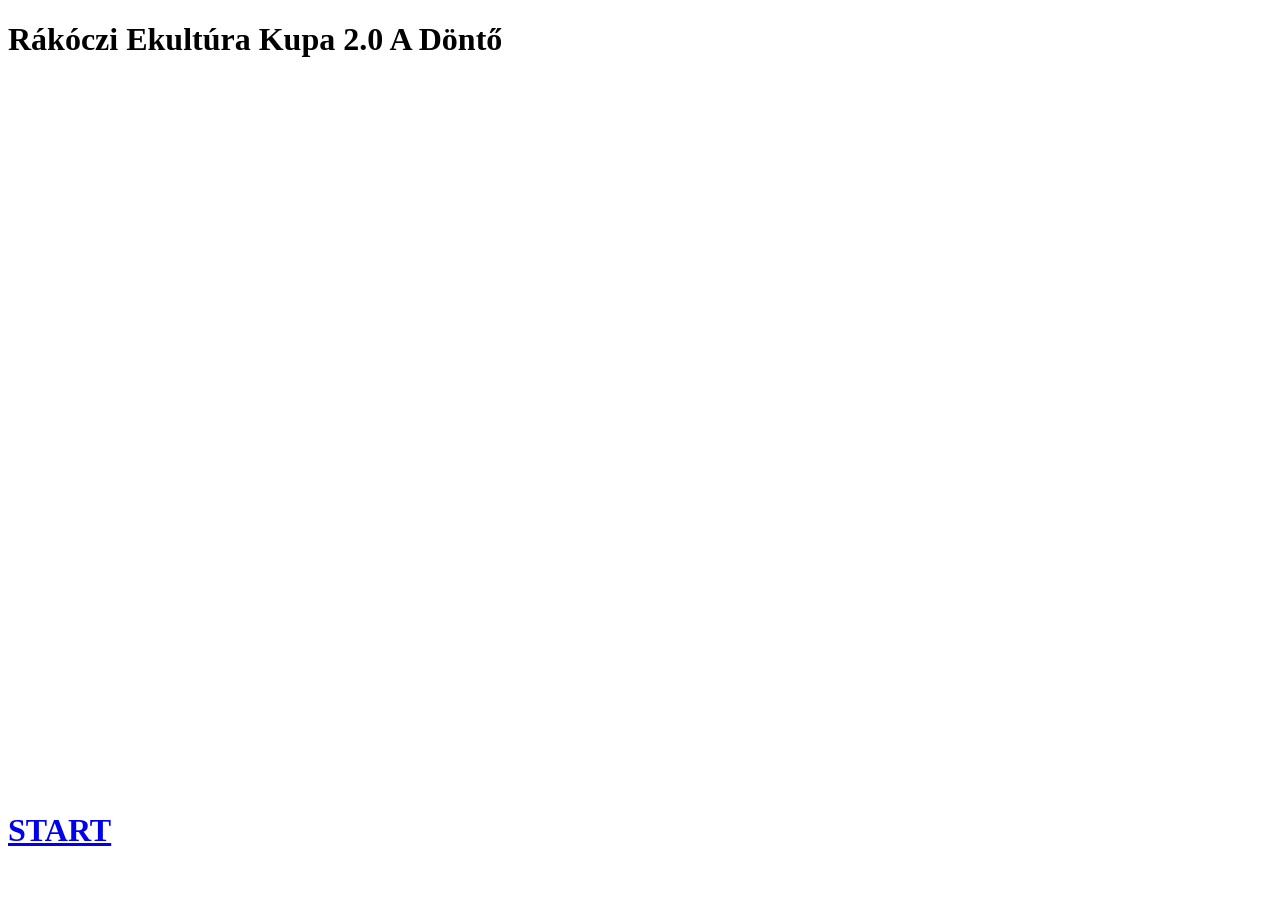
==== commit 5451a622: "Update index.html" ====
--- a/index.html
+++ b/index.html
@@ -7,9 +7,15 @@
 </head>
 <body>
     <h1>Rákóczi Ekultúra Kupa 2.0 A Döntő</h1>   
-    <video width="600" controls>
-        <source src="video.mp4" type="video/mp4">
-    </video>
+
+<div style="position: relative; width: 100%; padding-bottom: 56.25%; height: 0; overflow: hidden;">
+  <iframe
+    src="https://drive.google.com/file/d/1CPDhg4c_kpxEnRon2mTeVq-KpbJBOWNr/preview"
+    style="position: absolute; top: 0; left: 0; width: 100%; height: 100%; border: 0;"
+    allow="autoplay; fullscreen"
+    allowfullscreen>
+  </iframe>
+</div>
     <h1><a href="01_binary_grid.html">START</a></h1>
 </body>
-</html>+</html>
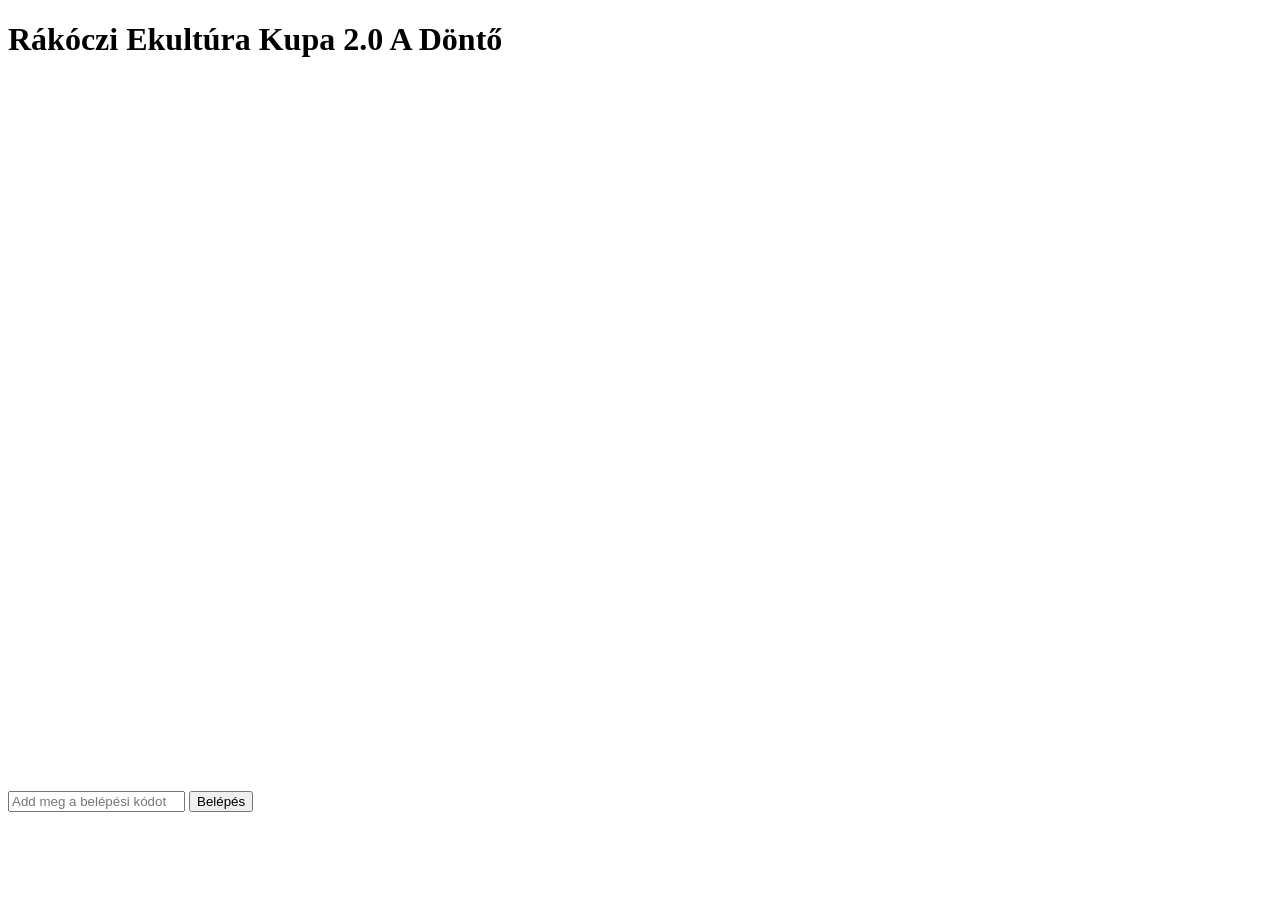
==== commit 3d9f47c0: "Update index.html" ====
--- a/index.html
+++ b/index.html
@@ -16,6 +16,25 @@
     allowfullscreen>
   </iframe>
 </div>
-    <h1><a href="01_binary_grid.html">START</a></h1>
-</body>
+<div>
+  <input type="password" id="kod" placeholder="Add meg a belépési kódot">
+  <button onclick="belepes()">Belépés</button>
+</div>
+
+<div id="start" style="display: none;">
+  <h1><a href="01_binary_grid.html">START</a></h1>
+</div>
+
+<script>
+  function belepes() {
+    const kod = document.getElementById("kod").value;
+
+    if (kod === "rfkv1234") {
+      document.getElementById("start").style.display = "block";
+    } else {
+      alert("Hibás kód!");
+      document.getElementById("start").style.display = "none";
+    }
+  }
+</script></body>
 </html>
